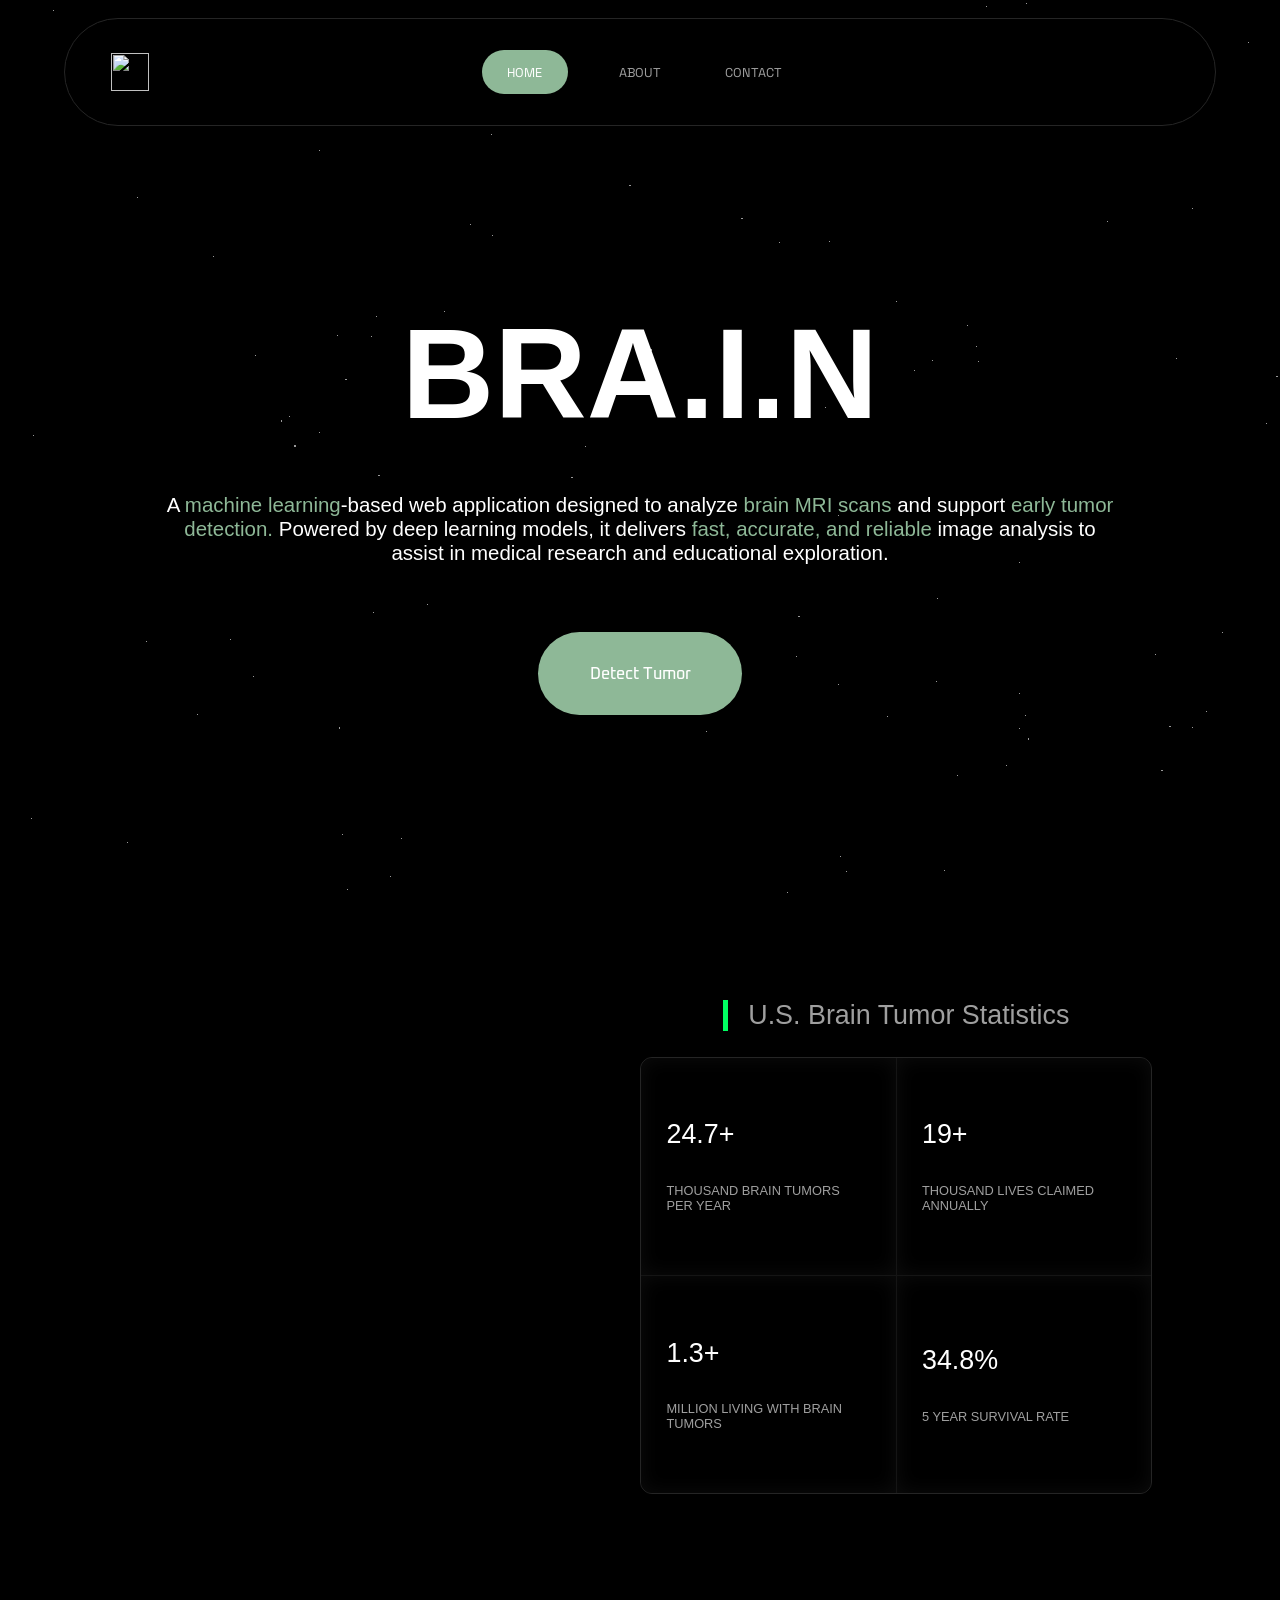
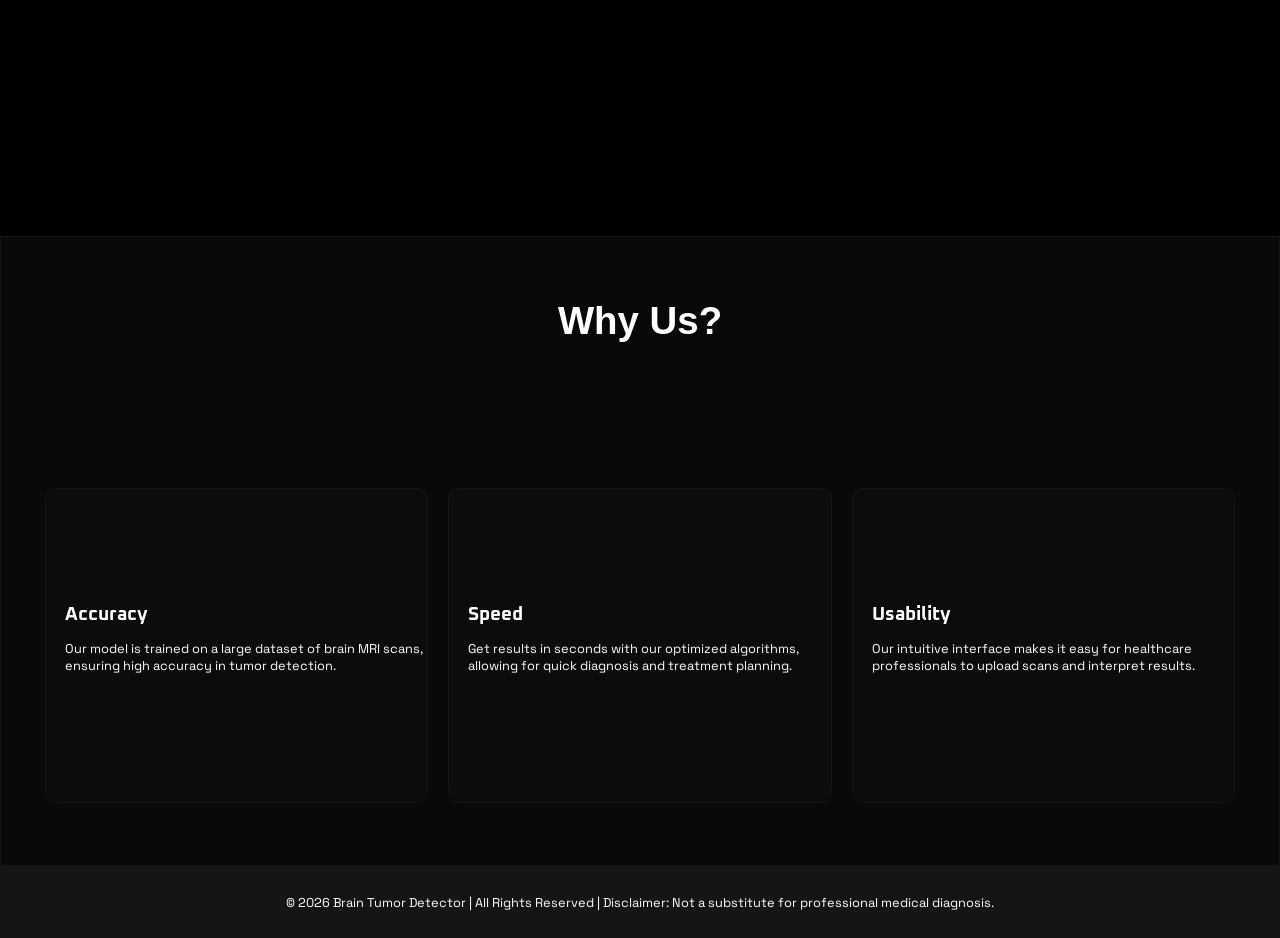
==== index.html @ f1b8dbdd "Add files via upload" ====
<html>
<head>
    <title>BRA.I.N - Detecting brain tumors with precision, powered by AI</title>
    <meta name="description" content="Free Brain Tumor Detector">
    <meta name="author" content="Nathan Tuan">

    <meta charset="UTF-8">
    <meta name="viewport" content="width=device-width, initial-scale=1.0">
    <link rel="stylesheet" href="navstyles.css">
    <link rel="stylesheet" href="bodystyles.css">
    <link rel="stylesheet" href="scrollbarstyles.css">

    <!--Google Fonts-->
    <link rel="preconnect" href="https://fonts.gstatic.com" crossorigin>
    <link href="https://fonts.googleapis.com/css2?family=IBM+Plex+Sans:ital,wght@0,100..700;1,100..700&display=swap" rel="stylesheet">
    
    <link rel="preconnect" href="https://fonts.googleapis.com">
    <link rel="preconnect" href="https://fonts.gstatic.com" crossorigin>
    <link href="https://fonts.googleapis.com/css2?family=IBM+Plex+Sans:ital,wght@0,100..700;1,100..700&family=Space+Grotesk:wght@300..700&display=swap" rel="stylesheet">
    
    <link rel="preconnect" href="https://fonts.googleapis.com">
    <link rel="preconnect" href="https://fonts.gstatic.com" crossorigin>
    <link href="https://fonts.googleapis.com/css2?family=IBM+Plex+Sans:ital,wght@0,100..700;1,100..700&family=Oxanium:wght@200..800&family=Space+Grotesk:wght@300..700&display=swap" rel="stylesheet">
    <!--favicon-->
    <link rel="icon" href="Favicon.png">
</head>

<body>
    <div class="sliders">
        <div class="left-slider"></div>
        <div class="right-slider"></div>
    </div>
    <nav class="navbar">
        <ul>
            <li class="logo-container">
                <img src="Favicon.png" class="logo">
                <!--<p>brA.I.nTD</p>-->
            </li>
            <li><a href="index.html" class="home-button">HOME</a></li>
            <li><a href="about.html">ABOUT</a></li>
            <li><a href="contact.html">CONTACT</a></li>
        </ul>
    </nav>
    <div class="star-layer"></div>
    <div class="main-content">
        <div class="possible-line">
            <h1>BRA.I.N</h1>
            <!--<h2>Detecting brain tumors with precision, powered by AI</h2>-->
            <p>A <span style="color:var(--accent-color);">machine learning</span>-based web application designed to analyze 
                <span style="color:var(--accent-color);">brain MRI scans</span> and support 
                <span style="color:var(--accent-color);">early tumor detection.</span> Powered by deep learning models, it delivers 
                <span style="color:var(--accent-color);">fast, accurate, and reliable</span> image analysis to assist in medical research and educational exploration.
            </p>
            <button class="detect-button">Detect Tumor</button>
        </div>
        <div class="sub-content">
            <video class="looped-video" autoplay loop muted>
                <source src="BrainMRILooped-1.mp4" type="video/mp4">
            </video>
            <div class="statistics">
                <div class="title-container">
                    <div class="bar-thingy"></div>
                    <h1>U.S. Brain Tumor Statistics</h1>
                </div>
                <div class="grid-container">
                    <div>
                        <h1>24.7+</h1>
                        <p>THOUSAND BRAIN TUMORS PER YEAR</p>
                    </div>
                    <div>
                        <h1>19+</h1>
                        <p>THOUSAND LIVES CLAIMED ANNUALLY</p>
                    </div>
                    <div>
                        <h1>1.3+</h1>
                        <p>MILLION LIVING WITH BRAIN TUMORS</p>
                    </div>
                    <div>
                        <h1>34.8%</h1>
                        <p>5 YEAR SURVIVAL RATE</p>
                    </div>
                </div>
            </div>
        </div>
    </div>

    <div class="card-container">
        <h1>Why Us?</h1>
        <div class="card">
            <!-- <img src="Meningioma.png" alt="Accuracy Icon" class="card-icon"> -->
            <div class="card-text">
                <h1>Accuracy</h1>
                <p>Our model is trained on a large dataset of brain MRI scans, ensuring high accuracy in tumor detection.</p>
            </div>
        </div>
        <div class="card">
            <!-- <img src="Speed.png" alt="Accuracy Icon" class="card-icon"> -->
            <div class="card-text">
                <h1>Speed</h1>
                <p>Get results in seconds with our optimized algorithms, allowing for quick diagnosis and treatment planning.</p>
            </div>
            
        </div>
        <div class="card">
            <!-- <img src="Usability.png" alt="Accuracy Icon" class="card-icon"> -->
             <div class="card-text">
                <h1>Usability</h1>
                <p>Our intuitive interface makes it easy for healthcare professionals to upload scans and interpret results.</p>
             </div>
        </div>
    </div>

    <footer>
        <p>&copy; 2026 Brain Tumor Detector | All Rights Reserved | Disclaimer: Not a substitute for professional medical diagnosis.</p>
    </footer>


    <script>
        // star-background generation
        const starCount = 100;
        const starLayer = document.querySelector(".star-layer");

        for (let i = 0; i < starCount; i++) {
            const star = document.createElement("div");
            star.classList.add("star");

            star.style.left = Math.random() * 100 + "vw";
            star.style.top = Math.random() * 100 + "vh";

            // random size for depth
            const size = Math.random() + 0.5;
            star.style.width = size + "px";
            star.style.height = size + "px";

            // random twinkle delay so they don't sync
            star.style.animationDelay = Math.random() * 3 + "s";

            starLayer.appendChild(star);
        }


        // removing starter sliders
        window.addEventListener("load", () => {
            const sliders = document.getElementById("sliders");

            setTimeout(() => {
                sliders.remove();
                document.body.style.overflow = "auto";
            }, 1100);
         });

         // cards animation
        const cards = document.querySelectorAll(".card");

        const cardObserver = new IntersectionObserver((entries) => {
            entries.forEach(entry => 
            {
                if (entry.isIntersecting) 
                {
                    entry.target.classList.add("show");
                }
                else {
                    entry.target.classList.remove("show");
                }
            });
        });

        cards.forEach(card => {cardObserver.observe(card)});
    </script>
</body>
</html>
---- navstyles.css ----
:root {
  --soft-color: rgb(159, 159, 159);
  --accent-color: /*rgb(159, 72, 184);*/#8EB897;
  --deep-accent-color: #5B7553;
  --soft-border-color: #151515;
  --medium-border-color: #252525;
}

* {
    box-sizing: border-box;
}

html{
    scroll-behavior: smooth;
    overflow-x:hidden;
}

body{
    margin: 0;
    padding: 0;
    display:flex;
    flex-direction:column;
    align-items: center;
    font-family: "Space Grotesk", sans-serif;
    background-color: #000000;
    overflow-x: hidden;
}

.star {
    position: fixed;
    width: 1px;
    height: 1px;
    background: white;
    opacity: 0.6;
    animation: twinkle 3s infinite;
    z-index: -1;

}

@keyframes twinkle {
    0%, 100% { opacity: 0.3; }
    50% { opacity: 1; }
}



.navbar{
    width: 90%;
    height: 12vh;
    background-color: #000000;
    overflow: hidden;

    display: flex;
    flex-direction: column;
    justify-content:center;
    align-items: center;
    border-radius: 999px;
    border-style: solid;
    border-width: 1px;
    border-color: var(--medium-border-color);
    position: relative;
    z-index:1;
    margin:none;
    margin-top: 2vh;

    animation: expand 1.2s ease-out;
    animation-fill-mode: backwards;
    animation-delay:0.3s;
}


@keyframes expand {
    from {
        opacity: 0;
        transform: scaleX(0.1);
    }

    to {
        opacity: 1;
        transform: scaleX(1);
    }
}

.navbar ul {
    list-style-type: none;
    width:100%;
    margin: 0;
    padding: 0 20px;
    display: flex;
    flex-direction: row;
    align-items: center;
    /*background-color: #cb7777;*/
    gap: clamp(5px, 1vw, 60px);
}


.logo-container {
    display: flex;
    align-items: center;
    gap: clamp(5px, 1vw, 10px);
}

.navbar ul li img {
    width: clamp(10px, 3vw, 40px);
    height:auto;
    margin-left:2vw;
    margin-right: 25vw;
}

.navbar ul li p{
    color:white;
    font-size: clamp(10px, 1.25vw, 20px);
    padding-right: 20vw;
    font-weight: 600;
}


.navbar ul li a {
    color: var(--soft-color);
    text-decoration: none;
    font-size: clamp(5px, 1vw, 20px);
    position: relative;
    display: flex;
    overflow:hidden;
    background: rgb(0, 0, 0);
    transition: background 0.3s ease;
    padding:1.5vh 2vw;
    border-radius: 999px;
    z-index:1
}

.navbar ul li a:hover {
    /*background:white;
    scale:1.1;*/
    color: black;
}

.navbar ul li a.home-button {
    background: var(--accent-color);
    color: white;
    margin-right: 1vw;
    opacity:1;
}

.navbar ul li a.home-button:hover {
    color: black;
    /* scale:1.1;*/
}

.navbar ul li a::before {
    content: "";
    position: absolute;
    inset: 0;
    top: 0;
    left: 0;


    transform: scaleX(0);
    height: 100%;

    background: rgb(255, 255, 255);
    transition: transform 0.4s ease;
    border-radius:999px;
    z-index: -1;
    transform-origin: center;
}

.navbar ul li a:hover::before {
    transform: scaleX(1);
}


.star-layer {
    position: fixed;
    inset: 0;
    z-index: 0;
    pointer-events: none;
}



.sliders {
    position: fixed;
    width: 100%;
    height: 100%;
    display: flex;
    z-index: 10;
    pointer-events:none;
    inset:0;
}



/* both panels */
.sliders .left-slider,
.sliders .right-slider {
    width: 50%;
    height: 100%;
    background: #570c63;
    opacity: 0.6;
    animation-duration: 1s;
    animation-timing-function: ease-out;
    animation-fill-mode: forwards;
    border-style: solid;
    border-width: 2px;
    border-color: #a3328a;
}

/* directions */
.sliders .left-slider {
    animation-name: slideLeft;
}

.sliders .right-slider {
    animation-name: slideRight;
}

/* animations */
@keyframes slideLeft {
    from { transform: translateX(0); }
    to   { transform: translateX(-110%); }
}

@keyframes slideRight {
    from { transform: translateX(0); }
    to   { transform: translateX(110%); }
}



@keyframes zoomIn {

    0% { background-size: 150%; }
    100% { background-size: 100%; }
}
---- bodystyles.css ----
.main-content{
    margin:0;
    padding:0;
    display:flex;
    flex-direction: column;
    align-items: center;
    background-color:#000000;
    height:170vh;
    width:100%;
    overflow:hidden;

   
}


.possible-line{
    /*
    position:absolute;
    top:40vh;
    */
    margin-top:10vh;
    padding:0;
    width:75%;
    height:40%;
    background-color:transparent;
    z-index: 1;
    display:flex;
    flex-direction:column;
    align-items:center;
    justify-content: center;
    text-align:center;
    font-family: "Times-New-Roman", sans-serif;
    gap:8%;
    
    animation: expand 1.2s ease-out;
    animation-fill-mode: backwards;
    animation-delay:0.3s;
}

@keyframes expand {
    from {
        opacity: 0;
        transform: scale(0.1);
    }

    to {
        opacity: 1;
        transform: scale(1);
    }
}

.possible-line h1{
    animation: pulseGlow 2s infinite 1.2s;
    font-size: clamp(20px, 10vw, 200px);
    color: white;
    margin:0;
    
}

.possible-line h2{
    font-size: clamp(16px, 2vw, 32px);
    color:#ffffff;
    margin-top:0;
}

.possible-line p{
    font-size: clamp(5px, 1.6vw, 50px);
    /*color: rgb(159, 159, 159);*/
    color:white;
    margin-top: 0vh;
}

@keyframes pulseGlow {
    0%, 100% {
        text-shadow: 0 0 10px rgba(255,255,255,0.2);
    }

    50% {
        text-shadow: 0 0 25px rgba(255,255,255,0.6);
    }
}

.detect-button {
    padding: 3.5vh 4vw;
    color:white;
    background-color: var(--accent-color);
    border:none;

    cursor: pointer;
    font-size: clamp(8px, 1.3vw, 16px);
    font-weight: 500;
    font-family: "Oxanium", sans-serif;
    z-index: 1;
    

    display: flex;
    justify-content: center;
    align-items: center;
    position:relative;

    animation: loadIn 1.2s ease-out;
    animation-delay: 0.6s;
    animation-fill-mode: backwards;
    border-radius:999px;
}




.detect-button::before {
    content: "";
    position: absolute;
    inset: 0;
    top: 0;
    left: 0;


    transform: scaleX(0);
    height: 100%;

    background: rgb(255, 255, 255);
    transition: transform 0.4s ease;
    border-radius:999px;
    z-index: -1;
    transform-origin: center;
}

.detect-button:hover::before {
    transform: scaleX(1);
}

.detect-button:hover {
    color: rgb(0, 0, 0);
}



@keyframes loadIn {
    from {
        opacity: 0;
        transform: translateY(30vh);
    }

    to {
        opacity: 1;
        transform: translateY(0);
    }
}

.sub-content{
    width:100%;
    height: 50%;
    margin-top:10%;
    display:flex;
    flex-direction:row;
    align-items:center;
    background-color: transparent;
}

.looped-video {
    padding:0;
    width:clamp(1px,20%, 500px);
    height: auto;
    z-index:0;
    background-color: rgb(0, 0, 0);
    margin-left:20%;
    /*
    position:absolute;
    top: 30vh;
   
    margin: 8vh auto;
    filter: blur(3px);
    */
}

.statistics{
    padding:0;
    width:40%;
    height: 80%;
    z-index:0;
    background-color: transparent;
    margin-left:10%;
    display:flex;
    flex-direction: column;
    align-items:center;
}

.title-container{
    display:flex;
    flex-direction:row;
    align-items:center;
    justify-content:center;
    margin-bottom:5%;
    width:100%;
    gap:4%;
}

.title-container .bar-thingy{
    width:1%;
    height:100%;
    background-color: rgb(0, 255, 98);
}

.title-container h1{
    font-size: clamp(5px, 2.4vw, 70px);
    font-weight:600;
    color: var(--soft-color);
    font-family: "Times-New-Roman", sans-serif;
    padding:0;
    letter-spacing: 4%;
}

.grid-container{
    width:100%;
    height:75%;
    display:grid;
    grid-template-columns: 1fr 1fr;
    grid-template-rows: 1fr 1fr;
    border-radius:12px;
    border-style: solid;
    border-width: 1px;
    border-color: var(--medium-border-color);

    overflow: hidden;   
    background: var(--soft-border-color);
    gap: 1px;  
}

.grid-container div{
    display:flex;
    flex-direction:column;
    justify-content: center;
    align-items: flex-start;
    padding-left: 10%;
    font-family: "Times-new-Roman", sans-serif;
    color:white;
    background: black;
    box-shadow: inset 0 0 20px rgba(255,255,255,0.05);
    gap: 15%;
}

.statistics div h1{
    font-size: clamp(5px, 2.1vw, 50px);
    font-weight:500;
    margin:0;
    padding:none;
}

.statistics div p{
    font-size: clamp(5px, 1vw, 50px);
    letter-spacing: 5%;
    font-weight:500;
    margin:0;
    padding:none;
    color:var(--soft-color);
    width: 80%;
}

.card-container {
    padding:0;
    margin-top:20vh;
    display: flex;
    flex-wrap: wrap;
    flex-direction: row;
    justify-content: center;
    align-items: center;
    gap: 20px;

    width:100%;
    height:70vh;
    background-color:#090909;
    z-index:1;

    border-style:solid;
    border-width: 1px;
    border-color: #151515;

}

.card-container h1{
    width:100%;
    text-align:center;
    color:white;
    font-family: "Times-New-Roman", sans-serif;
    font-size: clamp(20px, 3vw, 70px);
    margin:0;
    padding: 0;
}


.card { 
    padding:0;
    width: 30%;
    height: 35vh;
    background-color: #0c0c0c;
    border-radius: 12px;
    border-style:solid;
    border-width: 1px;
    border-color: var(--soft-border-color);
    display: flex;
    flex-direction: column;
    align-items: center;
    justify-content: center;
    overflow: hidden;
    z-index: 0;
    position:relative;

    transform: translateX(25vw);
    opacity:0;
    transition: 1s;
}

.card.show {
    opacity: 1;
    transform: translateX(0);
}

.card::before {
    content: "";
    position: absolute;
    inset: 0;
    background-image: url("CardBackgroundDesignGreen.png");
    background-size: cover;
    background-position: center;
    opacity: 0.9;
    z-index: -1;
}


.card img{
    margin-top: 5vh;
    width: 60%;
    height: auto;
    border-radius: 12px;

}

.card .card-text{
    background-color:transparent;
    border-radius: 12px;
    display: flex;
    flex-direction: column;
    align-items: stretch;
    width: 100%;
    height:80%;
    border-style: solid;
    border-width: 0px;
    border-color: #212121;
    justify-content:center;
}

.card h1{
    color:white;
    font-size: clamp(8px, 1.5vw, 24px);
    padding:none;
    margin:none;
    font-family: "Oxanium", sans-serif;
    text-align:left;
    width:100%;
    padding-left:5%;
}

.card p{
    color:white;
    font-size: clamp(6px, 1vw, 20px);
    width: 100%;
    padding:none;
    margin:none;
    text-align:left;
    padding-left:5%;
}


footer {
  background-color: #151515;
  color: white;
  text-align: center;
  margin:0;
  padding:0;
  height:8vh;
  width: 100%;
  display: flex;
  justify-content: center;
  align-items: center;
}

footer p{
    font-family: "space grotesk", sans-serif;
    font-size: clamp(5px, 1vw, 20px);
}
---- scrollbarstyles.css ----
::-webkit-scrollbar {
    width: 5px;
}

::-webkit-scrollbar-track {
    background: #111;
}

::-webkit-scrollbar-thumb {
    background: rgb(159, 72, 184);
    border-radius: 10px;

     box-shadow:
        0 0 5px rgb(218, 99, 250),
        0 0 10px rgb(218, 99, 250),
        0 0 25px rgb(218, 99, 250);
    border: 2px solid #050505;
}

::-webkit-scrollbar-thumb:hover {
    background: #ffffff;
    box-shadow:
        0 0 5px #ffffff,
        0 0 10px #ffffff,
        0 0 25px #ffffff;
}
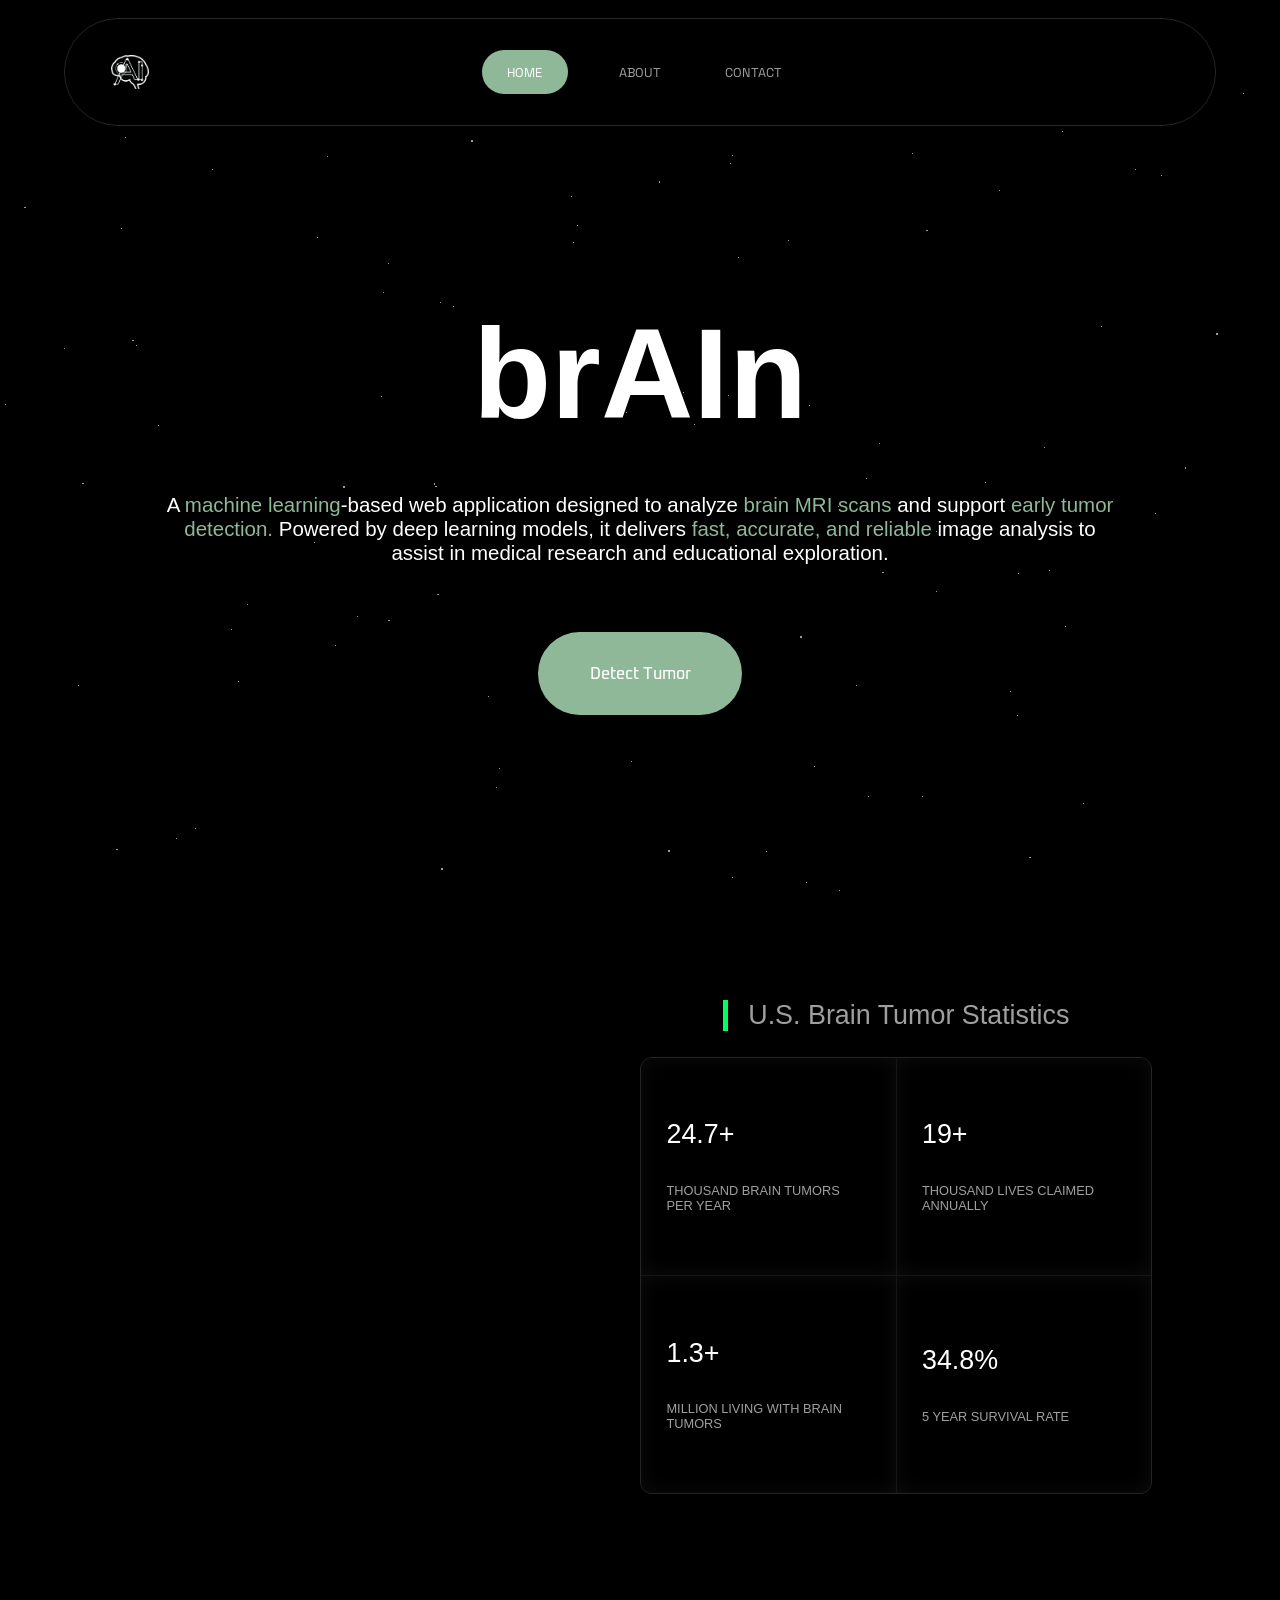
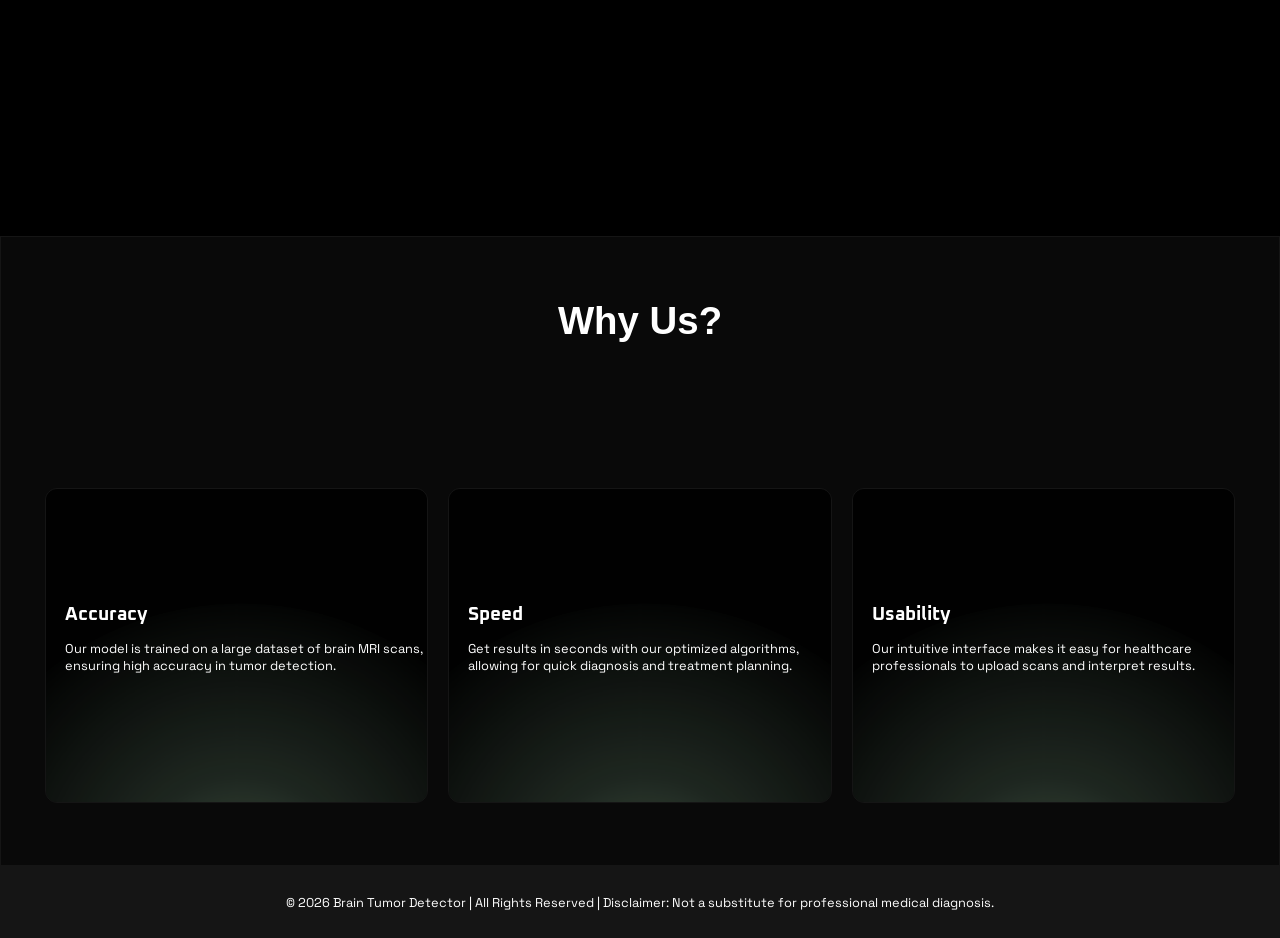
==== commit f17011e2: "updating repo" ====
--- a/index.html
+++ b/index.html
@@ -1,171 +1,173 @@
-<html>
-<head>
-    <title>BRA.I.N - Detecting brain tumors with precision, powered by AI</title>
-    <meta name="description" content="Free Brain Tumor Detector">
-    <meta name="author" content="Nathan Tuan">
-
-    <meta charset="UTF-8">
-    <meta name="viewport" content="width=device-width, initial-scale=1.0">
-    <link rel="stylesheet" href="navstyles.css">
-    <link rel="stylesheet" href="bodystyles.css">
-    <link rel="stylesheet" href="scrollbarstyles.css">
-
-    <!--Google Fonts-->
-    <link rel="preconnect" href="https://fonts.gstatic.com" crossorigin>
-    <link href="https://fonts.googleapis.com/css2?family=IBM+Plex+Sans:ital,wght@0,100..700;1,100..700&display=swap" rel="stylesheet">
-    
-    <link rel="preconnect" href="https://fonts.googleapis.com">
-    <link rel="preconnect" href="https://fonts.gstatic.com" crossorigin>
-    <link href="https://fonts.googleapis.com/css2?family=IBM+Plex+Sans:ital,wght@0,100..700;1,100..700&family=Space+Grotesk:wght@300..700&display=swap" rel="stylesheet">
-    
-    <link rel="preconnect" href="https://fonts.googleapis.com">
-    <link rel="preconnect" href="https://fonts.gstatic.com" crossorigin>
-    <link href="https://fonts.googleapis.com/css2?family=IBM+Plex+Sans:ital,wght@0,100..700;1,100..700&family=Oxanium:wght@200..800&family=Space+Grotesk:wght@300..700&display=swap" rel="stylesheet">
-    <!--favicon-->
-    <link rel="icon" href="Favicon.png">
-</head>
-
-<body>
-    <div class="sliders">
-        <div class="left-slider"></div>
-        <div class="right-slider"></div>
-    </div>
-    <nav class="navbar">
-        <ul>
-            <li class="logo-container">
-                <img src="Favicon.png" class="logo">
-                <!--<p>brA.I.nTD</p>-->
-            </li>
-            <li><a href="index.html" class="home-button">HOME</a></li>
-            <li><a href="about.html">ABOUT</a></li>
-            <li><a href="contact.html">CONTACT</a></li>
-        </ul>
-    </nav>
-    <div class="star-layer"></div>
-    <div class="main-content">
-        <div class="possible-line">
-            <h1>BRA.I.N</h1>
-            <!--<h2>Detecting brain tumors with precision, powered by AI</h2>-->
-            <p>A <span style="color:var(--accent-color);">machine learning</span>-based web application designed to analyze 
-                <span style="color:var(--accent-color);">brain MRI scans</span> and support 
-                <span style="color:var(--accent-color);">early tumor detection.</span> Powered by deep learning models, it delivers 
-                <span style="color:var(--accent-color);">fast, accurate, and reliable</span> image analysis to assist in medical research and educational exploration.
-            </p>
-            <button class="detect-button">Detect Tumor</button>
-        </div>
-        <div class="sub-content">
-            <video class="looped-video" autoplay loop muted>
-                <source src="BrainMRILooped-1.mp4" type="video/mp4">
-            </video>
-            <div class="statistics">
-                <div class="title-container">
-                    <div class="bar-thingy"></div>
-                    <h1>U.S. Brain Tumor Statistics</h1>
-                </div>
-                <div class="grid-container">
-                    <div>
-                        <h1>24.7+</h1>
-                        <p>THOUSAND BRAIN TUMORS PER YEAR</p>
-                    </div>
-                    <div>
-                        <h1>19+</h1>
-                        <p>THOUSAND LIVES CLAIMED ANNUALLY</p>
-                    </div>
-                    <div>
-                        <h1>1.3+</h1>
-                        <p>MILLION LIVING WITH BRAIN TUMORS</p>
-                    </div>
-                    <div>
-                        <h1>34.8%</h1>
-                        <p>5 YEAR SURVIVAL RATE</p>
-                    </div>
-                </div>
-            </div>
-        </div>
-    </div>
-
-    <div class="card-container">
-        <h1>Why Us?</h1>
-        <div class="card">
-            <!-- <img src="Meningioma.png" alt="Accuracy Icon" class="card-icon"> -->
-            <div class="card-text">
-                <h1>Accuracy</h1>
-                <p>Our model is trained on a large dataset of brain MRI scans, ensuring high accuracy in tumor detection.</p>
-            </div>
-        </div>
-        <div class="card">
-            <!-- <img src="Speed.png" alt="Accuracy Icon" class="card-icon"> -->
-            <div class="card-text">
-                <h1>Speed</h1>
-                <p>Get results in seconds with our optimized algorithms, allowing for quick diagnosis and treatment planning.</p>
-            </div>
-            
-        </div>
-        <div class="card">
-            <!-- <img src="Usability.png" alt="Accuracy Icon" class="card-icon"> -->
-             <div class="card-text">
-                <h1>Usability</h1>
-                <p>Our intuitive interface makes it easy for healthcare professionals to upload scans and interpret results.</p>
-             </div>
-        </div>
-    </div>
-
-    <footer>
-        <p>&copy; 2026 Brain Tumor Detector | All Rights Reserved | Disclaimer: Not a substitute for professional medical diagnosis.</p>
-    </footer>
-
-
-    <script>
-        // star-background generation
-        const starCount = 100;
-        const starLayer = document.querySelector(".star-layer");
-
-        for (let i = 0; i < starCount; i++) {
-            const star = document.createElement("div");
-            star.classList.add("star");
-
-            star.style.left = Math.random() * 100 + "vw";
-            star.style.top = Math.random() * 100 + "vh";
-
-            // random size for depth
-            const size = Math.random() + 0.5;
-            star.style.width = size + "px";
-            star.style.height = size + "px";
-
-            // random twinkle delay so they don't sync
-            star.style.animationDelay = Math.random() * 3 + "s";
-
-            starLayer.appendChild(star);
-        }
-
-
-        // removing starter sliders
-        window.addEventListener("load", () => {
-            const sliders = document.getElementById("sliders");
-
-            setTimeout(() => {
-                sliders.remove();
-                document.body.style.overflow = "auto";
-            }, 1100);
-         });
-
-         // cards animation
-        const cards = document.querySelectorAll(".card");
-
-        const cardObserver = new IntersectionObserver((entries) => {
-            entries.forEach(entry => 
-            {
-                if (entry.isIntersecting) 
-                {
-                    entry.target.classList.add("show");
-                }
-                else {
-                    entry.target.classList.remove("show");
-                }
-            });
-        });
-
-        cards.forEach(card => {cardObserver.observe(card)});
-    </script>
-</body>
+
+<!DOCTYPE html>
+<html>
+<head>
+    <title>brAIn - Detecting brain tumors with precision, powered by A.I.</title>
+    <meta name="description" content="Free Brain Tumor Detector">
+    <meta name="author" content="Nathan Tuan">
+
+    <meta charset="UTF-8">
+    <meta name="viewport" content="width=device-width, initial-scale=1.0">
+    <link rel="stylesheet" href="navstyles.css">
+    <link rel="stylesheet" href="bodystyles.css">
+    <link rel="stylesheet" href="scrollbarstyles.css">
+
+    <!--Google Fonts-->
+    <link rel="preconnect" href="https://fonts.gstatic.com" crossorigin>
+    <link href="https://fonts.googleapis.com/css2?family=IBM+Plex+Sans:ital,wght@0,100..700;1,100..700&display=swap" rel="stylesheet">
+    
+    <link rel="preconnect" href="https://fonts.googleapis.com">
+    <link rel="preconnect" href="https://fonts.gstatic.com" crossorigin>
+    <link href="https://fonts.googleapis.com/css2?family=IBM+Plex+Sans:ital,wght@0,100..700;1,100..700&family=Space+Grotesk:wght@300..700&display=swap" rel="stylesheet">
+    
+    <link rel="preconnect" href="https://fonts.googleapis.com">
+    <link rel="preconnect" href="https://fonts.gstatic.com" crossorigin>
+    <link href="https://fonts.googleapis.com/css2?family=IBM+Plex+Sans:ital,wght@0,100..700;1,100..700&family=Oxanium:wght@200..800&family=Space+Grotesk:wght@300..700&display=swap" rel="stylesheet">
+    <!--favicon-->
+    <link rel="icon" href="Favicon.png">
+</head>
+
+<body>
+    <div class="sliders">
+        <div class="left-slider"></div>
+        <div class="right-slider"></div>
+    </div>
+    <nav class="navbar">
+        <ul>
+            <li class="logo-container">
+                <img src="Favicon.png" class="logo">
+                <!--<p>brA.I.nTD</p>-->
+            </li>
+            <li><a href="index.html" class="home-button">HOME</a></li>
+            <li><a href="about.html">ABOUT</a></li>
+            <li><a href="contact.html">CONTACT</a></li>
+        </ul>
+    </nav>
+    <div class="star-layer"></div>
+    <div class="main-content">
+        <div class="possible-line">
+            <h1>brAIn</h1>
+            <!--<h2>Detecting brain tumors with precision, powered by AI</h2>-->
+            <p>A <span style="color:var(--accent-color);">machine learning</span>-based web application designed to analyze 
+                <span style="color:var(--accent-color);">brain MRI scans</span> and support 
+                <span style="color:var(--accent-color);">early tumor detection.</span> Powered by deep learning models, it delivers 
+                <span style="color:var(--accent-color);">fast, accurate, and reliable</span> image analysis to assist in medical research and educational exploration.
+            </p>
+            <button class="detect-button">Detect Tumor</button>
+        </div>
+        <div class="sub-content">
+            <video class="looped-video" autoplay loop muted>
+                <source src="BrainMRILooped-2.mp4" type="video/mp4">
+            </video>
+            <div class="statistics">
+                <div class="title-container">
+                    <div class="bar-thingy"></div>
+                    <h1>U.S. Brain Tumor Statistics</h1>
+                </div>
+                <div class="grid-container">
+                    <div>
+                        <h1>24.7+</h1>
+                        <p>THOUSAND BRAIN TUMORS PER YEAR</p>
+                    </div>
+                    <div>
+                        <h1>19+</h1>
+                        <p>THOUSAND LIVES CLAIMED ANNUALLY</p>
+                    </div>
+                    <div>
+                        <h1>1.3+</h1>
+                        <p>MILLION LIVING WITH BRAIN TUMORS</p>
+                    </div>
+                    <div>
+                        <h1>34.8%</h1>
+                        <p>5 YEAR SURVIVAL RATE</p>
+                    </div>
+                </div>
+            </div>
+        </div>
+    </div>
+
+    <div class="card-container">
+        <h1>Why Us?</h1>
+        <div class="card">
+            <!-- <img src="Meningioma.png" alt="Accuracy Icon" class="card-icon"> -->
+            <div class="card-text">
+                <h1>Accuracy</h1>
+                <p>Our model is trained on a large dataset of brain MRI scans, ensuring high accuracy in tumor detection.</p>
+            </div>
+        </div>
+        <div class="card">
+            <!-- <img src="Speed.png" alt="Accuracy Icon" class="card-icon"> -->
+            <div class="card-text">
+                <h1>Speed</h1>
+                <p>Get results in seconds with our optimized algorithms, allowing for quick diagnosis and treatment planning.</p>
+            </div>
+            
+        </div>
+        <div class="card">
+            <!-- <img src="Usability.png" alt="Accuracy Icon" class="card-icon"> -->
+             <div class="card-text">
+                <h1>Usability</h1>
+                <p>Our intuitive interface makes it easy for healthcare professionals to upload scans and interpret results.</p>
+             </div>
+        </div>
+    </div>
+
+    <footer>
+        <p>&copy; 2026 Brain Tumor Detector | All Rights Reserved | Disclaimer: Not a substitute for professional medical diagnosis.</p>
+    </footer>
+
+
+    <script>
+        // star-background generation
+        const starCount = 100;
+        const starLayer = document.querySelector(".star-layer");
+
+        for (let i = 0; i < starCount; i++) {
+            const star = document.createElement("div");
+            star.classList.add("star");
+
+            star.style.left = Math.random() * 100 + "vw";
+            star.style.top = Math.random() * 100 + "vh";
+
+            // random size for depth
+            const size = Math.random() + 0.5;
+            star.style.width = size + "px";
+            star.style.height = size + "px";
+
+            // random twinkle delay so they don't sync
+            star.style.animationDelay = Math.random() * 3 + "s";
+
+            starLayer.appendChild(star);
+        }
+
+
+        // removing starter sliders
+        window.addEventListener("load", () => {
+            const sliders = document.getElementById("sliders");
+
+            setTimeout(() => {
+                sliders.remove();
+                document.body.style.overflow = "auto";
+            }, 1100);
+         });
+
+         // cards animation
+        const cards = document.querySelectorAll(".card");
+
+        const cardObserver = new IntersectionObserver((entries) => {
+            entries.forEach(entry => 
+            {
+                if (entry.isIntersecting) 
+                {
+                    entry.target.classList.add("show");
+                }
+                else {
+                    entry.target.classList.remove("show");
+                }
+            });
+        });
+
+        cards.forEach(card => {cardObserver.observe(card)});
+    </script>
+</body>
 </html>
--- a/navstyles.css
+++ b/navstyles.css
@@ -1,235 +1,235 @@
-:root {
-  --soft-color: rgb(159, 159, 159);
-  --accent-color: /*rgb(159, 72, 184);*/#8EB897;
-  --deep-accent-color: #5B7553;
-  --soft-border-color: #151515;
-  --medium-border-color: #252525;
-}
-
-* {
-    box-sizing: border-box;
-}
-
-html{
-    scroll-behavior: smooth;
-    overflow-x:hidden;
-}
-
-body{
-    margin: 0;
-    padding: 0;
-    display:flex;
-    flex-direction:column;
-    align-items: center;
-    font-family: "Space Grotesk", sans-serif;
-    background-color: #000000;
-    overflow-x: hidden;
-}
-
-.star {
-    position: fixed;
-    width: 1px;
-    height: 1px;
-    background: white;
-    opacity: 0.6;
-    animation: twinkle 3s infinite;
-    z-index: -1;
-
-}
-
-@keyframes twinkle {
-    0%, 100% { opacity: 0.3; }
-    50% { opacity: 1; }
-}
-
-
-
-.navbar{
-    width: 90%;
-    height: 12vh;
-    background-color: #000000;
-    overflow: hidden;
-
-    display: flex;
-    flex-direction: column;
-    justify-content:center;
-    align-items: center;
-    border-radius: 999px;
-    border-style: solid;
-    border-width: 1px;
-    border-color: var(--medium-border-color);
-    position: relative;
-    z-index:1;
-    margin:none;
-    margin-top: 2vh;
-
-    animation: expand 1.2s ease-out;
-    animation-fill-mode: backwards;
-    animation-delay:0.3s;
-}
-
-
-@keyframes expand {
-    from {
-        opacity: 0;
-        transform: scaleX(0.1);
-    }
-
-    to {
-        opacity: 1;
-        transform: scaleX(1);
-    }
-}
-
-.navbar ul {
-    list-style-type: none;
-    width:100%;
-    margin: 0;
-    padding: 0 20px;
-    display: flex;
-    flex-direction: row;
-    align-items: center;
-    /*background-color: #cb7777;*/
-    gap: clamp(5px, 1vw, 60px);
-}
-
-
-.logo-container {
-    display: flex;
-    align-items: center;
-    gap: clamp(5px, 1vw, 10px);
-}
-
-.navbar ul li img {
-    width: clamp(10px, 3vw, 40px);
-    height:auto;
-    margin-left:2vw;
-    margin-right: 25vw;
-}
-
-.navbar ul li p{
-    color:white;
-    font-size: clamp(10px, 1.25vw, 20px);
-    padding-right: 20vw;
-    font-weight: 600;
-}
-
-
-.navbar ul li a {
-    color: var(--soft-color);
-    text-decoration: none;
-    font-size: clamp(5px, 1vw, 20px);
-    position: relative;
-    display: flex;
-    overflow:hidden;
-    background: rgb(0, 0, 0);
-    transition: background 0.3s ease;
-    padding:1.5vh 2vw;
-    border-radius: 999px;
-    z-index:1
-}
-
-.navbar ul li a:hover {
-    /*background:white;
-    scale:1.1;*/
-    color: black;
-}
-
-.navbar ul li a.home-button {
-    background: var(--accent-color);
-    color: white;
-    margin-right: 1vw;
-    opacity:1;
-}
-
-.navbar ul li a.home-button:hover {
-    color: black;
-    /* scale:1.1;*/
-}
-
-.navbar ul li a::before {
-    content: "";
-    position: absolute;
-    inset: 0;
-    top: 0;
-    left: 0;
-
-
-    transform: scaleX(0);
-    height: 100%;
-
-    background: rgb(255, 255, 255);
-    transition: transform 0.4s ease;
-    border-radius:999px;
-    z-index: -1;
-    transform-origin: center;
-}
-
-.navbar ul li a:hover::before {
-    transform: scaleX(1);
-}
-
-
-.star-layer {
-    position: fixed;
-    inset: 0;
-    z-index: 0;
-    pointer-events: none;
-}
-
-
-
-.sliders {
-    position: fixed;
-    width: 100%;
-    height: 100%;
-    display: flex;
-    z-index: 10;
-    pointer-events:none;
-    inset:0;
-}
-
-
-
-/* both panels */
-.sliders .left-slider,
-.sliders .right-slider {
-    width: 50%;
-    height: 100%;
-    background: #570c63;
-    opacity: 0.6;
-    animation-duration: 1s;
-    animation-timing-function: ease-out;
-    animation-fill-mode: forwards;
-    border-style: solid;
-    border-width: 2px;
-    border-color: #a3328a;
-}
-
-/* directions */
-.sliders .left-slider {
-    animation-name: slideLeft;
-}
-
-.sliders .right-slider {
-    animation-name: slideRight;
-}
-
-/* animations */
-@keyframes slideLeft {
-    from { transform: translateX(0); }
-    to   { transform: translateX(-110%); }
-}
-
-@keyframes slideRight {
-    from { transform: translateX(0); }
-    to   { transform: translateX(110%); }
-}
-
-
-
-@keyframes zoomIn {
-
-    0% { background-size: 150%; }
-    100% { background-size: 100%; }
+:root {
+  --soft-color: rgb(159, 159, 159);
+  --accent-color: /*rgb(159, 72, 184);*/#8EB897;
+  --deep-accent-color: #5B7553;
+  --soft-border-color: #151515;
+  --medium-border-color: #252525;
+}
+
+* {
+    box-sizing: border-box;
+}
+
+html{
+    scroll-behavior: smooth;
+    overflow-x:hidden;
+}
+
+body{
+    margin: 0;
+    padding: 0;
+    display:flex;
+    flex-direction:column;
+    align-items: center;
+    font-family: "Space Grotesk", sans-serif;
+    background-color: #000000;
+    overflow-x: hidden;
+}
+
+.star {
+    position: fixed;
+    width: 1px;
+    height: 1px;
+    background: white;
+    opacity: 0.6;
+    animation: twinkle 3s infinite;
+    z-index: -1;
+
+}
+
+@keyframes twinkle {
+    0%, 100% { opacity: 0.3; }
+    50% { opacity: 1; }
+}
+
+
+
+.navbar{
+    width: 90%;
+    height: 12vh;
+    background-color: #000000;
+    overflow: hidden;
+
+    display: flex;
+    flex-direction: column;
+    justify-content:center;
+    align-items: center;
+    border-radius: 999px;
+    border-style: solid;
+    border-width: 1px;
+    border-color: var(--medium-border-color);
+    position: relative;
+    z-index:1;
+    margin:none;
+    margin-top: 2vh;
+
+    animation: expand 1.2s ease-out;
+    animation-fill-mode: backwards;
+    animation-delay:0.3s;
+}
+
+
+@keyframes expand {
+    from {
+        opacity: 0;
+        transform: scaleX(0.1);
+    }
+
+    to {
+        opacity: 1;
+        transform: scaleX(1);
+    }
+}
+
+.navbar ul {
+    list-style-type: none;
+    width:100%;
+    margin: 0;
+    padding: 0 20px;
+    display: flex;
+    flex-direction: row;
+    align-items: center;
+    /*background-color: #cb7777;*/
+    gap: clamp(5px, 1vw, 60px);
+}
+
+
+.logo-container {
+    display: flex;
+    align-items: center;
+    gap: clamp(5px, 1vw, 10px);
+}
+
+.navbar ul li img {
+    width: clamp(10px, 3vw, 40px);
+    height:auto;
+    margin-left:2vw;
+    margin-right: 25vw;
+}
+
+.navbar ul li p{
+    color:white;
+    font-size: clamp(10px, 1.25vw, 20px);
+    padding-right: 20vw;
+    font-weight: 600;
+}
+
+
+.navbar ul li a {
+    color: var(--soft-color);
+    text-decoration: none;
+    font-size: clamp(5px, 1vw, 20px);
+    position: relative;
+    display: flex;
+    overflow:hidden;
+    background: rgb(0, 0, 0);
+    transition: background 0.3s ease;
+    padding:1.5vh 2vw;
+    border-radius: 999px;
+    z-index:1
+}
+
+.navbar ul li a:hover {
+    /*background:white;
+    scale:1.1;*/
+    color: black;
+}
+
+.navbar ul li a.home-button {
+    background: var(--accent-color);
+    color: white;
+    margin-right: 1vw;
+    opacity:1;
+}
+
+.navbar ul li a.home-button:hover {
+    color: black;
+    /* scale:1.1;*/
+}
+
+.navbar ul li a::before {
+    content: "";
+    position: absolute;
+    inset: 0;
+    top: 0;
+    left: 0;
+
+
+    transform: scaleX(0);
+    height: 100%;
+
+    background: rgb(255, 255, 255);
+    transition: transform 0.4s ease;
+    border-radius:999px;
+    z-index: -1;
+    transform-origin: center;
+}
+
+.navbar ul li a:hover::before {
+    transform: scaleX(1);
+}
+
+
+.star-layer {
+    position: fixed;
+    inset: 0;
+    z-index: 0;
+    pointer-events: none;
+}
+
+
+
+.sliders {
+    position: fixed;
+    width: 100%;
+    height: 100%;
+    display: flex;
+    z-index: 10;
+    pointer-events:none;
+    inset:0;
+}
+
+
+
+/* both panels */
+.sliders .left-slider,
+.sliders .right-slider {
+    width: 50%;
+    height: 100%;
+    background: #222c24;
+    opacity: 0.4;
+    animation-duration: 1s;
+    animation-timing-function: ease-out;
+    animation-fill-mode: forwards;
+    border-style: solid;
+    border-width: 4px;
+    border-color: #8EB897;
+}
+
+/* directions */
+.sliders .left-slider {
+    animation-name: slideLeft;
+}
+
+.sliders .right-slider {
+    animation-name: slideRight;
+}
+
+/* animations */
+@keyframes slideLeft {
+    from { transform: translateX(0); }
+    to   { transform: translateX(-110%); }
+}
+
+@keyframes slideRight {
+    from { transform: translateX(0); }
+    to   { transform: translateX(110%); }
+}
+
+
+
+@keyframes zoomIn {
+
+    0% { background-size: 150%; }
+    100% { background-size: 100%; }
 }
--- a/bodystyles.css
+++ b/bodystyles.css
@@ -1,394 +1,394 @@
-
-
-
-
-.main-content{
-    margin:0;
-    padding:0;
-    display:flex;
-    flex-direction: column;
-    align-items: center;
-    background-color:#000000;
-    height:170vh;
-    width:100%;
-    overflow:hidden;
-
-   
-}
-
-
-.possible-line{
-    /*
-    position:absolute;
-    top:40vh;
-    */
-    margin-top:10vh;
-    padding:0;
-    width:75%;
-    height:40%;
-    background-color:transparent;
-    z-index: 1;
-    display:flex;
-    flex-direction:column;
-    align-items:center;
-    justify-content: center;
-    text-align:center;
-    font-family: "Times-New-Roman", sans-serif;
-    gap:8%;
-    
-    animation: expand 1.2s ease-out;
-    animation-fill-mode: backwards;
-    animation-delay:0.3s;
-}
-
-@keyframes expand {
-    from {
-        opacity: 0;
-        transform: scale(0.1);
-    }
-
-    to {
-        opacity: 1;
-        transform: scale(1);
-    }
-}
-
-.possible-line h1{
-    animation: pulseGlow 2s infinite 1.2s;
-    font-size: clamp(20px, 10vw, 200px);
-    color: white;
-    margin:0;
-    
-}
-
-.possible-line h2{
-    font-size: clamp(16px, 2vw, 32px);
-    color:#ffffff;
-    margin-top:0;
-}
-
-.possible-line p{
-    font-size: clamp(5px, 1.6vw, 50px);
-    /*color: rgb(159, 159, 159);*/
-    color:white;
-    margin-top: 0vh;
-}
-
-@keyframes pulseGlow {
-    0%, 100% {
-        text-shadow: 0 0 10px rgba(255,255,255,0.2);
-    }
-
-    50% {
-        text-shadow: 0 0 25px rgba(255,255,255,0.6);
-    }
-}
-
-.detect-button {
-    padding: 3.5vh 4vw;
-    color:white;
-    background-color: var(--accent-color);
-    border:none;
-
-    cursor: pointer;
-    font-size: clamp(8px, 1.3vw, 16px);
-    font-weight: 500;
-    font-family: "Oxanium", sans-serif;
-    z-index: 1;
-    
-
-    display: flex;
-    justify-content: center;
-    align-items: center;
-    position:relative;
-
-    animation: loadIn 1.2s ease-out;
-    animation-delay: 0.6s;
-    animation-fill-mode: backwards;
-    border-radius:999px;
-}
-
-
-
-
-.detect-button::before {
-    content: "";
-    position: absolute;
-    inset: 0;
-    top: 0;
-    left: 0;
-
-
-    transform: scaleX(0);
-    height: 100%;
-
-    background: rgb(255, 255, 255);
-    transition: transform 0.4s ease;
-    border-radius:999px;
-    z-index: -1;
-    transform-origin: center;
-}
-
-.detect-button:hover::before {
-    transform: scaleX(1);
-}
-
-.detect-button:hover {
-    color: rgb(0, 0, 0);
-}
-
-
-
-@keyframes loadIn {
-    from {
-        opacity: 0;
-        transform: translateY(30vh);
-    }
-
-    to {
-        opacity: 1;
-        transform: translateY(0);
-    }
-}
-
-.sub-content{
-    width:100%;
-    height: 50%;
-    margin-top:10%;
-    display:flex;
-    flex-direction:row;
-    align-items:center;
-    background-color: transparent;
-}
-
-.looped-video {
-    padding:0;
-    width:clamp(1px,20%, 500px);
-    height: auto;
-    z-index:0;
-    background-color: rgb(0, 0, 0);
-    margin-left:20%;
-    /*
-    position:absolute;
-    top: 30vh;
-   
-    margin: 8vh auto;
-    filter: blur(3px);
-    */
-}
-
-.statistics{
-    padding:0;
-    width:40%;
-    height: 80%;
-    z-index:0;
-    background-color: transparent;
-    margin-left:10%;
-    display:flex;
-    flex-direction: column;
-    align-items:center;
-}
-
-.title-container{
-    display:flex;
-    flex-direction:row;
-    align-items:center;
-    justify-content:center;
-    margin-bottom:5%;
-    width:100%;
-    gap:4%;
-}
-
-.title-container .bar-thingy{
-    width:1%;
-    height:100%;
-    background-color: rgb(0, 255, 98);
-}
-
-.title-container h1{
-    font-size: clamp(5px, 2.4vw, 70px);
-    font-weight:600;
-    color: var(--soft-color);
-    font-family: "Times-New-Roman", sans-serif;
-    padding:0;
-    letter-spacing: 4%;
-}
-
-.grid-container{
-    width:100%;
-    height:75%;
-    display:grid;
-    grid-template-columns: 1fr 1fr;
-    grid-template-rows: 1fr 1fr;
-    border-radius:12px;
-    border-style: solid;
-    border-width: 1px;
-    border-color: var(--medium-border-color);
-
-    overflow: hidden;   
-    background: var(--soft-border-color);
-    gap: 1px;  
-}
-
-.grid-container div{
-    display:flex;
-    flex-direction:column;
-    justify-content: center;
-    align-items: flex-start;
-    padding-left: 10%;
-    font-family: "Times-new-Roman", sans-serif;
-    color:white;
-    background: black;
-    box-shadow: inset 0 0 20px rgba(255,255,255,0.05);
-    gap: 15%;
-}
-
-.statistics div h1{
-    font-size: clamp(5px, 2.1vw, 50px);
-    font-weight:500;
-    margin:0;
-    padding:none;
-}
-
-.statistics div p{
-    font-size: clamp(5px, 1vw, 50px);
-    letter-spacing: 5%;
-    font-weight:500;
-    margin:0;
-    padding:none;
-    color:var(--soft-color);
-    width: 80%;
-}
-
-.card-container {
-    padding:0;
-    margin-top:20vh;
-    display: flex;
-    flex-wrap: wrap;
-    flex-direction: row;
-    justify-content: center;
-    align-items: center;
-    gap: 20px;
-
-    width:100%;
-    height:70vh;
-    background-color:#090909;
-    z-index:1;
-
-    border-style:solid;
-    border-width: 1px;
-    border-color: #151515;
-
-}
-
-.card-container h1{
-    width:100%;
-    text-align:center;
-    color:white;
-    font-family: "Times-New-Roman", sans-serif;
-    font-size: clamp(20px, 3vw, 70px);
-    margin:0;
-    padding: 0;
-}
-
-
-.card { 
-    padding:0;
-    width: 30%;
-    height: 35vh;
-    background-color: #0c0c0c;
-    border-radius: 12px;
-    border-style:solid;
-    border-width: 1px;
-    border-color: var(--soft-border-color);
-    display: flex;
-    flex-direction: column;
-    align-items: center;
-    justify-content: center;
-    overflow: hidden;
-    z-index: 0;
-    position:relative;
-
-    transform: translateX(25vw);
-    opacity:0;
-    transition: 1s;
-}
-
-.card.show {
-    opacity: 1;
-    transform: translateX(0);
-}
-
-.card::before {
-    content: "";
-    position: absolute;
-    inset: 0;
-    background-image: url("CardBackgroundDesignGreen.png");
-    background-size: cover;
-    background-position: center;
-    opacity: 0.9;
-    z-index: -1;
-}
-
-
-.card img{
-    margin-top: 5vh;
-    width: 60%;
-    height: auto;
-    border-radius: 12px;
-
-}
-
-.card .card-text{
-    background-color:transparent;
-    border-radius: 12px;
-    display: flex;
-    flex-direction: column;
-    align-items: stretch;
-    width: 100%;
-    height:80%;
-    border-style: solid;
-    border-width: 0px;
-    border-color: #212121;
-    justify-content:center;
-}
-
-.card h1{
-    color:white;
-    font-size: clamp(8px, 1.5vw, 24px);
-    padding:none;
-    margin:none;
-    font-family: "Oxanium", sans-serif;
-    text-align:left;
-    width:100%;
-    padding-left:5%;
-}
-
-.card p{
-    color:white;
-    font-size: clamp(6px, 1vw, 20px);
-    width: 100%;
-    padding:none;
-    margin:none;
-    text-align:left;
-    padding-left:5%;
-}
-
-
-footer {
-  background-color: #151515;
-  color: white;
-  text-align: center;
-  margin:0;
-  padding:0;
-  height:8vh;
-  width: 100%;
-  display: flex;
-  justify-content: center;
-  align-items: center;
-}
-
-footer p{
-    font-family: "space grotesk", sans-serif;
-    font-size: clamp(5px, 1vw, 20px);
+
+
+
+
+.main-content{
+    margin:0;
+    padding:0;
+    display:flex;
+    flex-direction: column;
+    align-items: center;
+    background-color:#000000;
+    height:170vh;
+    width:100%;
+    overflow:hidden;
+
+   
+}
+
+
+.possible-line{
+    /*
+    position:absolute;
+    top:40vh;
+    */
+    margin-top:10vh;
+    padding:0;
+    width:75%;
+    height:40%;
+    background-color:transparent;
+    z-index: 1;
+    display:flex;
+    flex-direction:column;
+    align-items:center;
+    justify-content: center;
+    text-align:center;
+    font-family: "Times-New-Roman", sans-serif;
+    gap:8%;
+    
+    animation: expand 1.2s ease-out;
+    animation-fill-mode: backwards;
+    animation-delay:0.3s;
+}
+
+@keyframes expand {
+    from {
+        opacity: 0;
+        transform: scale(0.1);
+    }
+
+    to {
+        opacity: 1;
+        transform: scale(1);
+    }
+}
+
+.possible-line h1{
+    animation: pulseGlow 2s infinite 1.2s;
+    font-size: clamp(20px, 10vw, 200px);
+    color: white;
+    margin:0;
+    
+}
+
+.possible-line h2{
+    font-size: clamp(16px, 2vw, 32px);
+    color:#ffffff;
+    margin-top:0;
+}
+
+.possible-line p{
+    font-size: clamp(5px, 1.6vw, 50px);
+    /*color: rgb(159, 159, 159);*/
+    color:white;
+    margin-top: 0vh;
+}
+
+@keyframes pulseGlow {
+    0%, 100% {
+        text-shadow: 0 0 10px rgba(255,255,255,0.2);
+    }
+
+    50% {
+        text-shadow: 0 0 25px rgba(255,255,255,0.6);
+    }
+}
+
+.detect-button {
+    padding: 3.5vh 4vw;
+    color:white;
+    background-color: var(--accent-color);
+    border:none;
+
+    cursor: pointer;
+    font-size: clamp(8px, 1.3vw, 16px);
+    font-weight: 500;
+    font-family: "Oxanium", sans-serif;
+    z-index: 1;
+    
+
+    display: flex;
+    justify-content: center;
+    align-items: center;
+    position:relative;
+
+    animation: loadIn 1.2s ease-out;
+    animation-delay: 0.6s;
+    animation-fill-mode: backwards;
+    border-radius:999px;
+}
+
+
+
+
+.detect-button::before {
+    content: "";
+    position: absolute;
+    inset: 0;
+    top: 0;
+    left: 0;
+
+
+    transform: scaleX(0);
+    height: 100%;
+
+    background: rgb(255, 255, 255);
+    transition: transform 0.4s ease;
+    border-radius:999px;
+    z-index: -1;
+    transform-origin: center;
+}
+
+.detect-button:hover::before {
+    transform: scaleX(1);
+}
+
+.detect-button:hover {
+    color: rgb(0, 0, 0);
+}
+
+
+
+@keyframes loadIn {
+    from {
+        opacity: 0;
+        transform: translateY(30vh);
+    }
+
+    to {
+        opacity: 1;
+        transform: translateY(0);
+    }
+}
+
+.sub-content{
+    width:100%;
+    height: 50%;
+    margin-top:10%;
+    display:flex;
+    flex-direction:row;
+    align-items:center;
+    background-color: transparent;
+}
+
+.looped-video {
+    padding:0;
+    width:clamp(1px,20%, 500px);
+    height: auto;
+    z-index:0;
+    background-color: rgb(0, 0, 0);
+    margin-left:20%;
+    /*
+    position:absolute;
+    top: 30vh;
+   
+    margin: 8vh auto;
+    filter: blur(3px);
+    */
+}
+
+.statistics{
+    padding:0;
+    width:40%;
+    height: 80%;
+    z-index:0;
+    background-color: transparent;
+    margin-left:10%;
+    display:flex;
+    flex-direction: column;
+    align-items:center;
+}
+
+.title-container{
+    display:flex;
+    flex-direction:row;
+    align-items:center;
+    justify-content:center;
+    margin-bottom:5%;
+    width:100%;
+    gap:4%;
+}
+
+.title-container .bar-thingy{
+    width:1%;
+    height:100%;
+    background-color: rgb(0, 255, 98);
+}
+
+.title-container h1{
+    font-size: clamp(5px, 2.4vw, 70px);
+    font-weight:600;
+    color: var(--soft-color);
+    font-family: "Times-New-Roman", sans-serif;
+    padding:0;
+    letter-spacing: 4%;
+}
+
+.grid-container{
+    width:100%;
+    height:75%;
+    display:grid;
+    grid-template-columns: 1fr 1fr;
+    grid-template-rows: 1fr 1fr;
+    border-radius:12px;
+    border-style: solid;
+    border-width: 1px;
+    border-color: var(--medium-border-color);
+
+    overflow: hidden;   
+    background: var(--soft-border-color);
+    gap: 1px;  
+}
+
+.grid-container div{
+    display:flex;
+    flex-direction:column;
+    justify-content: center;
+    align-items: flex-start;
+    padding-left: 10%;
+    font-family: "Times-new-Roman", sans-serif;
+    color:white;
+    background: black;
+    box-shadow: inset 0 0 20px rgba(255,255,255,0.05);
+    gap: 15%;
+}
+
+.statistics div h1{
+    font-size: clamp(5px, 2.1vw, 50px);
+    font-weight:500;
+    margin:0;
+    padding:none;
+}
+
+.statistics div p{
+    font-size: clamp(5px, 1vw, 50px);
+    letter-spacing: 5%;
+    font-weight:500;
+    margin:0;
+    padding:none;
+    color:var(--soft-color);
+    width: 80%;
+}
+
+.card-container {
+    padding:0;
+    margin-top:20vh;
+    display: flex;
+    flex-wrap: wrap;
+    flex-direction: row;
+    justify-content: center;
+    align-items: center;
+    gap: 20px;
+
+    width:100%;
+    height:70vh;
+    background-color:#090909;
+    z-index:1;
+
+    border-style:solid;
+    border-width: 1px;
+    border-color: #151515;
+
+}
+
+.card-container h1{
+    width:100%;
+    text-align:center;
+    color:white;
+    font-family: "Times-New-Roman", sans-serif;
+    font-size: clamp(20px, 3vw, 70px);
+    margin:0;
+    padding: 0;
+}
+
+
+.card { 
+    padding:0;
+    width: 30%;
+    height: 35vh;
+    background-color: #0c0c0c;
+    border-radius: 12px;
+    border-style:solid;
+    border-width: 1px;
+    border-color: var(--soft-border-color);
+    display: flex;
+    flex-direction: column;
+    align-items: center;
+    justify-content: center;
+    overflow: hidden;
+    z-index: 0;
+    position:relative;
+
+    transform: translateX(25vw);
+    opacity:0;
+    transition: 1s;
+}
+
+.card.show {
+    opacity: 1;
+    transform: translateX(0);
+}
+
+.card::before {
+    content: "";
+    position: absolute;
+    inset: 0;
+    background-image: url("CardBackgroundDesignGreen.png");
+    background-size: cover;
+    background-position: center;
+    opacity: 0.9;
+    z-index: -1;
+}
+
+
+.card img{
+    margin-top: 5vh;
+    width: 60%;
+    height: auto;
+    border-radius: 12px;
+
+}
+
+.card .card-text{
+    background-color:transparent;
+    border-radius: 12px;
+    display: flex;
+    flex-direction: column;
+    align-items: stretch;
+    width: 100%;
+    height:80%;
+    border-style: solid;
+    border-width: 0px;
+    border-color: #212121;
+    justify-content:center;
+}
+
+.card h1{
+    color:white;
+    font-size: clamp(8px, 1.5vw, 24px);
+    padding:none;
+    margin:none;
+    font-family: "Oxanium", sans-serif;
+    text-align:left;
+    width:100%;
+    padding-left:5%;
+}
+
+.card p{
+    color:white;
+    font-size: clamp(6px, 1vw, 20px);
+    width: 100%;
+    padding:none;
+    margin:none;
+    text-align:left;
+    padding-left:5%;
+}
+
+
+footer {
+  background-color: #151515;
+  color: white;
+  text-align: center;
+  margin:0;
+  padding:0;
+  height:8vh;
+  width: 100%;
+  display: flex;
+  justify-content: center;
+  align-items: center;
+}
+
+footer p{
+    font-family: "space grotesk", sans-serif;
+    font-size: clamp(5px, 1vw, 20px);
 }
--- a/scrollbarstyles.css
+++ b/scrollbarstyles.css
@@ -1,26 +1,26 @@
-::-webkit-scrollbar {
-    width: 5px;
-}
-
-::-webkit-scrollbar-track {
-    background: #111;
-}
-
-::-webkit-scrollbar-thumb {
-    background: rgb(159, 72, 184);
-    border-radius: 10px;
-
-     box-shadow:
-        0 0 5px rgb(218, 99, 250),
-        0 0 10px rgb(218, 99, 250),
-        0 0 25px rgb(218, 99, 250);
-    border: 2px solid #050505;
-}
-
-::-webkit-scrollbar-thumb:hover {
-    background: #ffffff;
-    box-shadow:
-        0 0 5px #ffffff,
-        0 0 10px #ffffff,
-        0 0 25px #ffffff;
+::-webkit-scrollbar {
+    width: 5px;
+}
+
+::-webkit-scrollbar-track {
+    background: #111;
+}
+
+::-webkit-scrollbar-thumb {
+    background: rgb(159, 72, 184);
+    border-radius: 10px;
+
+     box-shadow:
+        0 0 5px rgb(218, 99, 250),
+        0 0 10px rgb(218, 99, 250),
+        0 0 25px rgb(218, 99, 250);
+    border: 2px solid #050505;
+}
+
+::-webkit-scrollbar-thumb:hover {
+    background: #ffffff;
+    box-shadow:
+        0 0 5px #ffffff,
+        0 0 10px #ffffff,
+        0 0 25px #ffffff;
 }
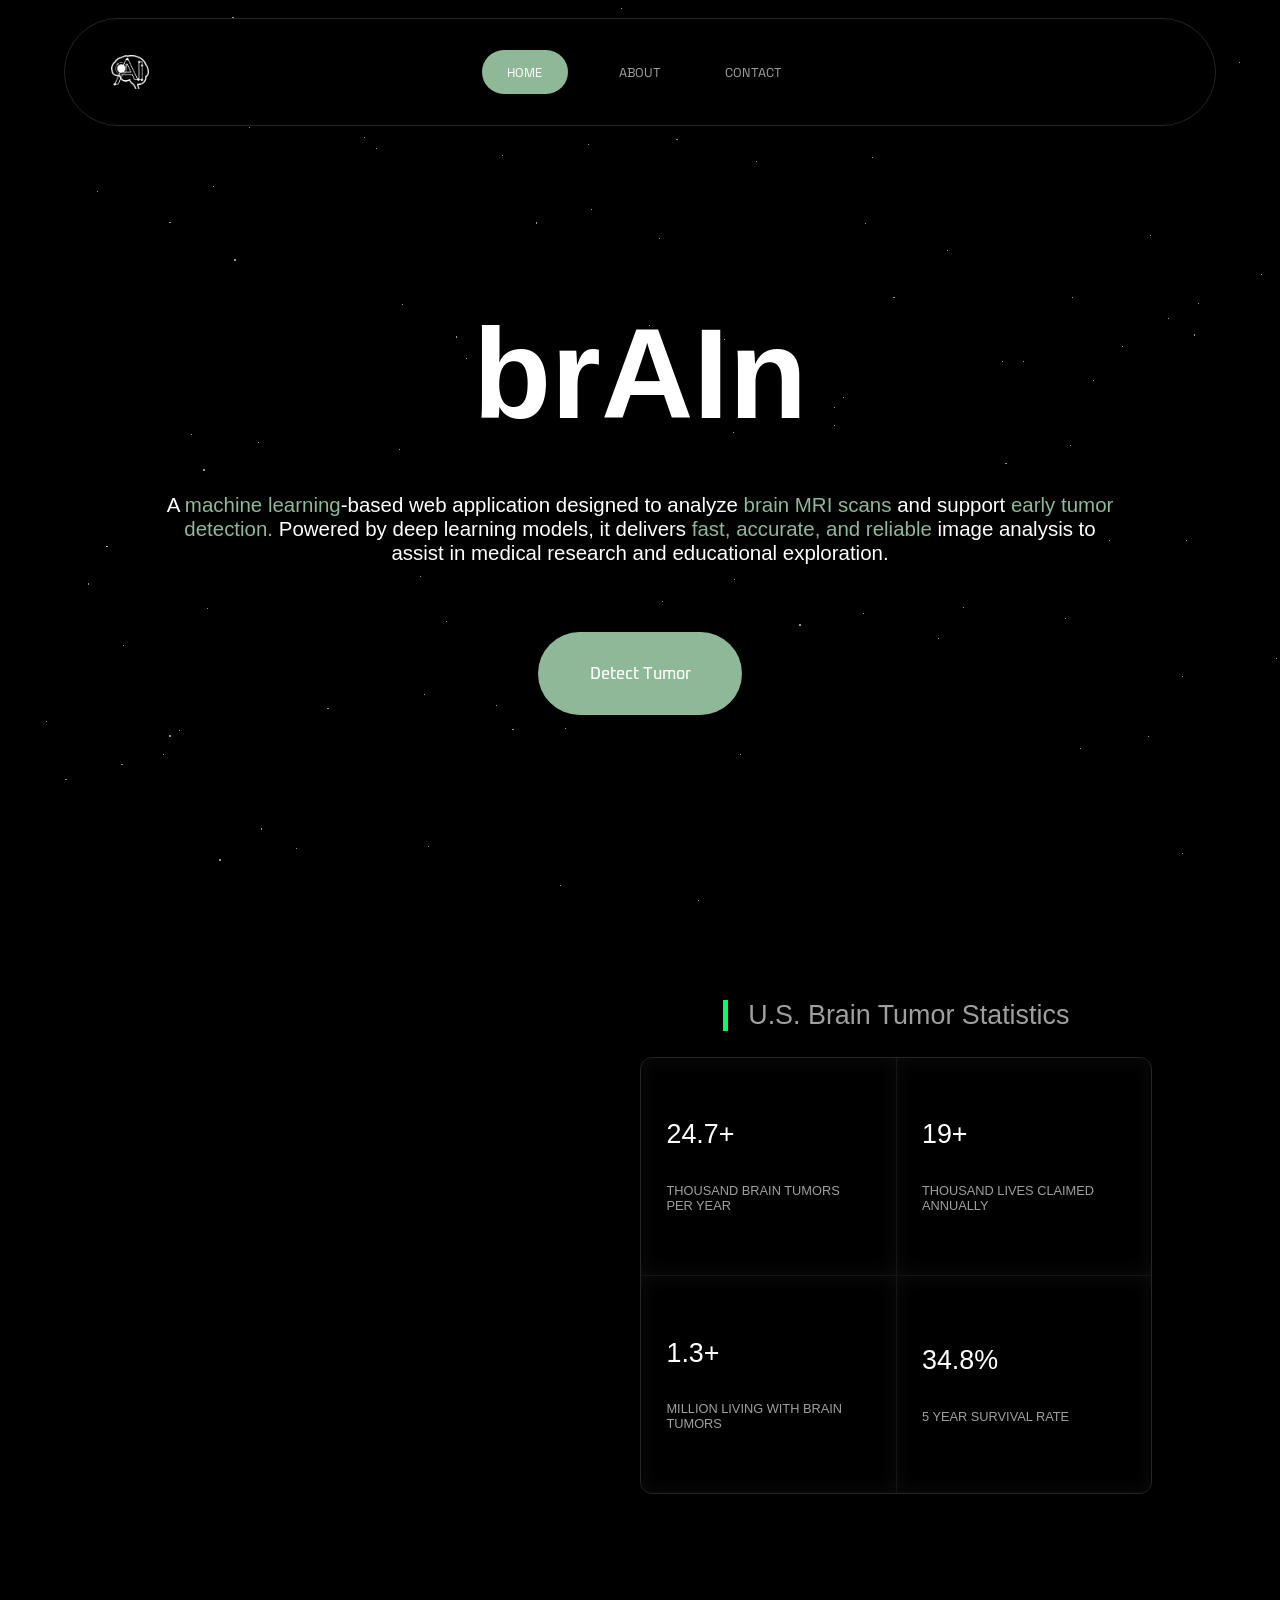
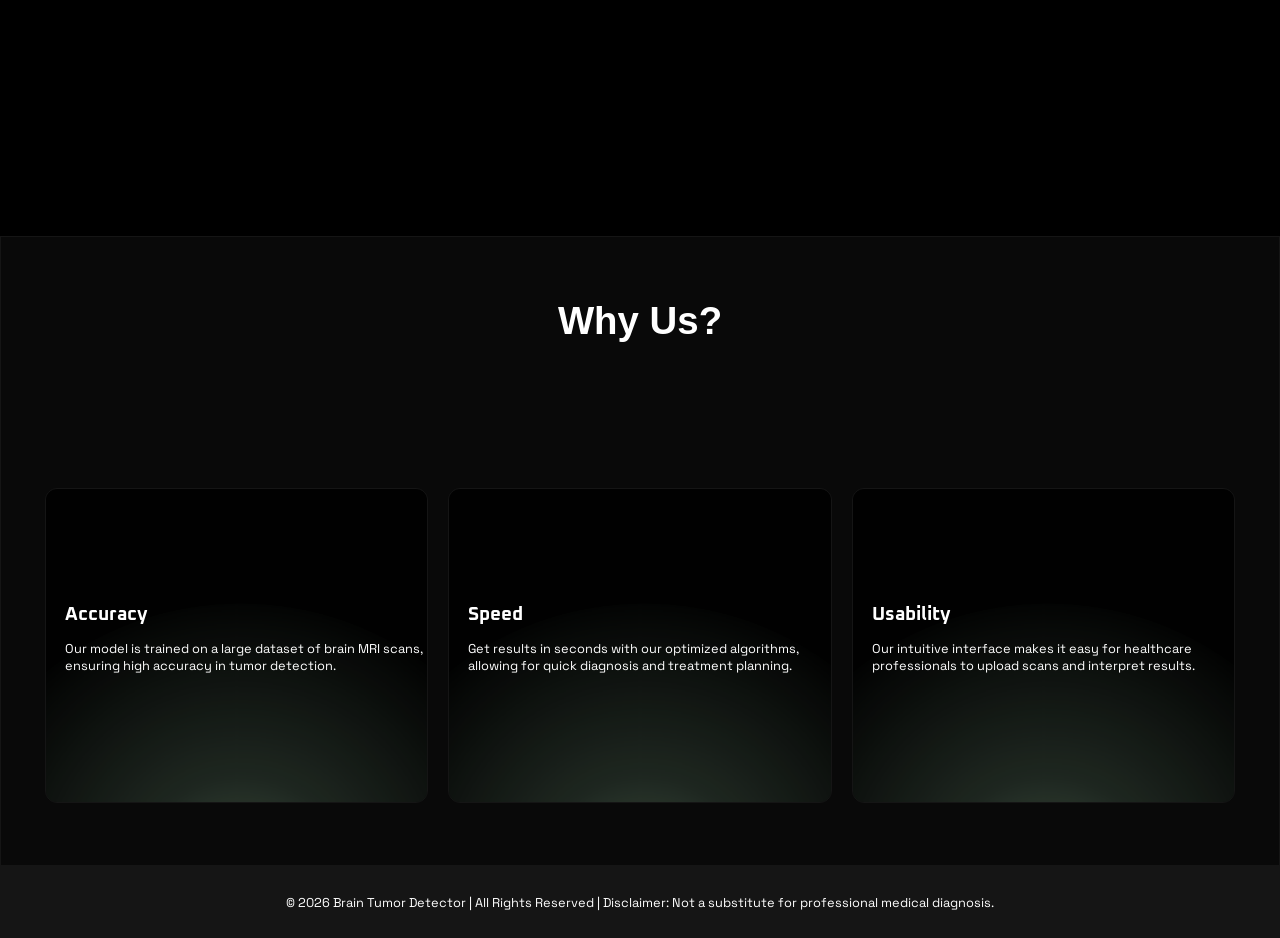
==== commit 3ed34099: "remove duplicate" ====
--- a/index.html
+++ b/index.html
@@ -1,4 +1,3 @@
-
 <!DOCTYPE html>
 <html>
 <head>
@@ -47,7 +46,7 @@
     <div class="main-content">
         <div class="possible-line">
             <h1>brAIn</h1>
-            <!--<h2>Detecting brain tumors with precision, powered by AI</h2>-->
+            <!--<h2>Detecting brain tumors with precision, powered by A.I.</h2>-->
             <p>A <span style="color:var(--accent-color);">machine learning</span>-based web application designed to analyze 
                 <span style="color:var(--accent-color);">brain MRI scans</span> and support 
                 <span style="color:var(--accent-color);">early tumor detection.</span> Powered by deep learning models, it delivers 
@@ -170,4 +169,4 @@
         cards.forEach(card => {cardObserver.observe(card)});
     </script>
 </body>
-</html>+</html>
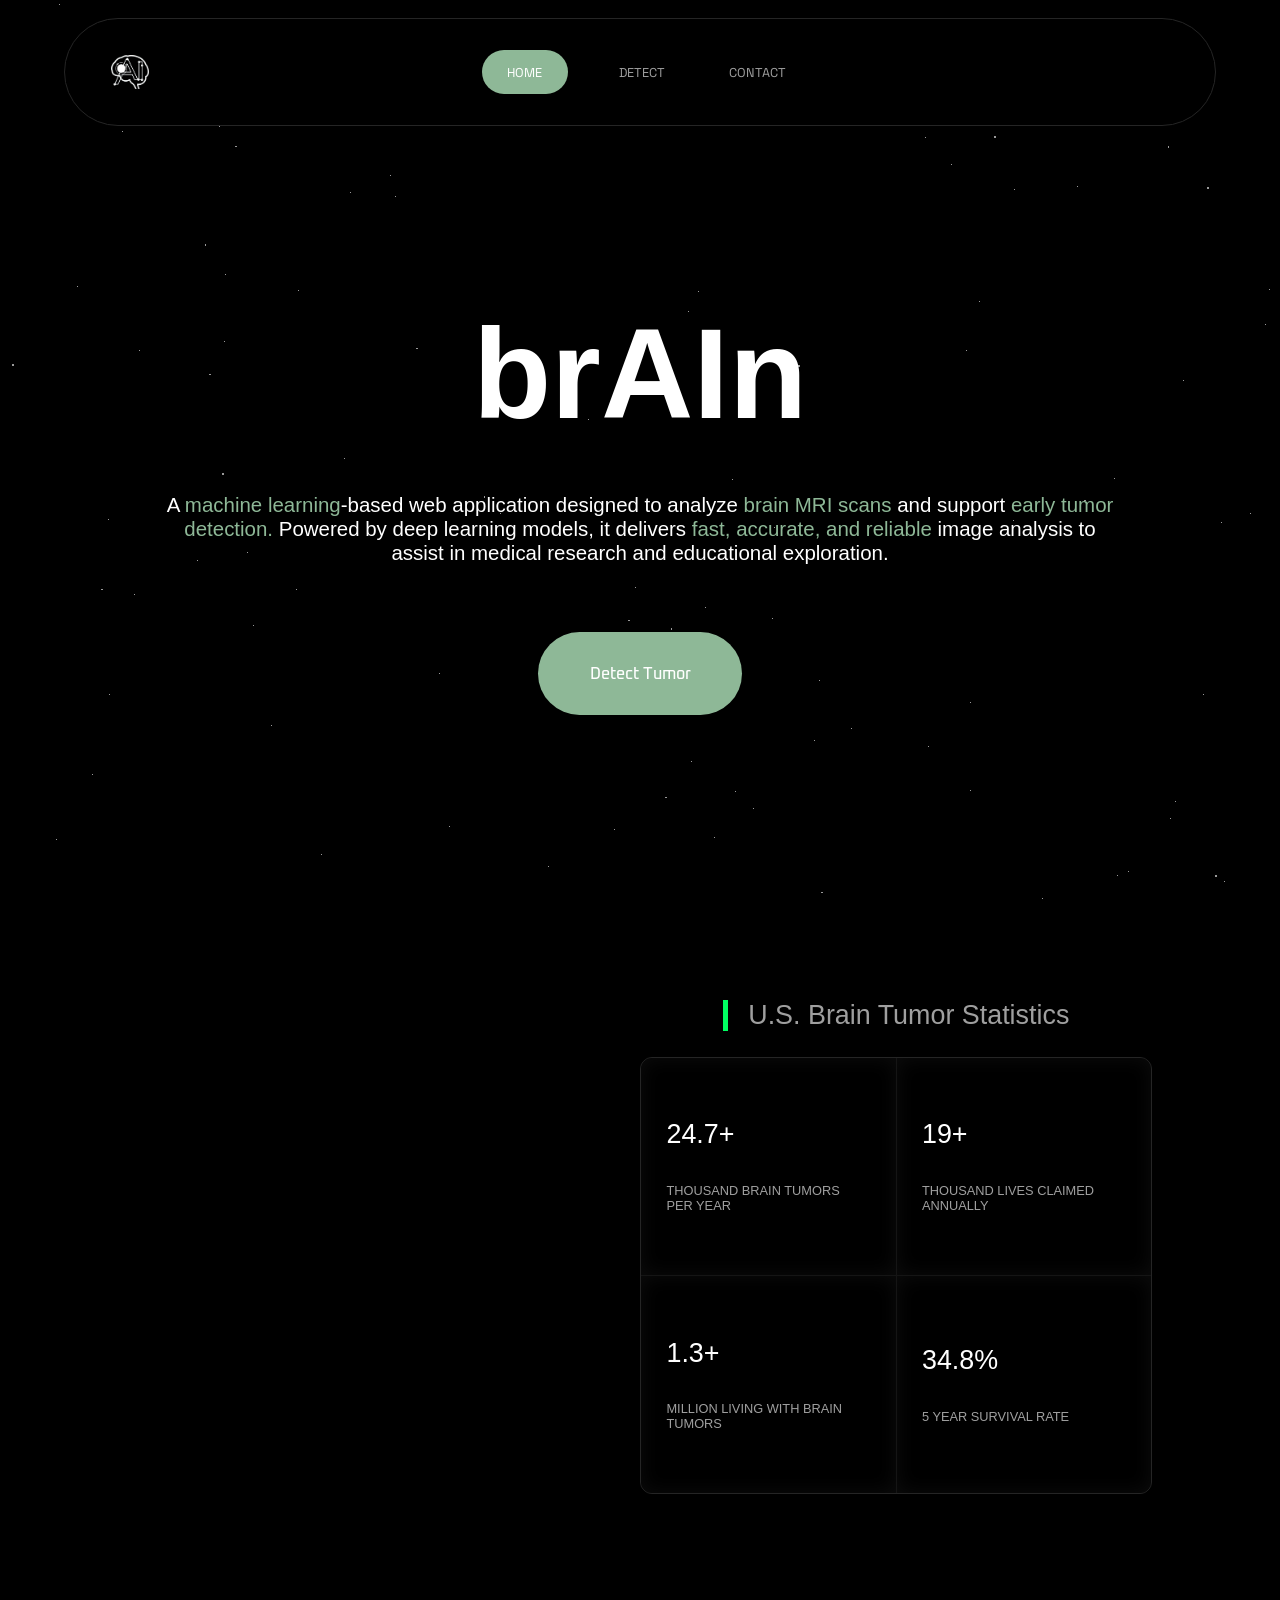
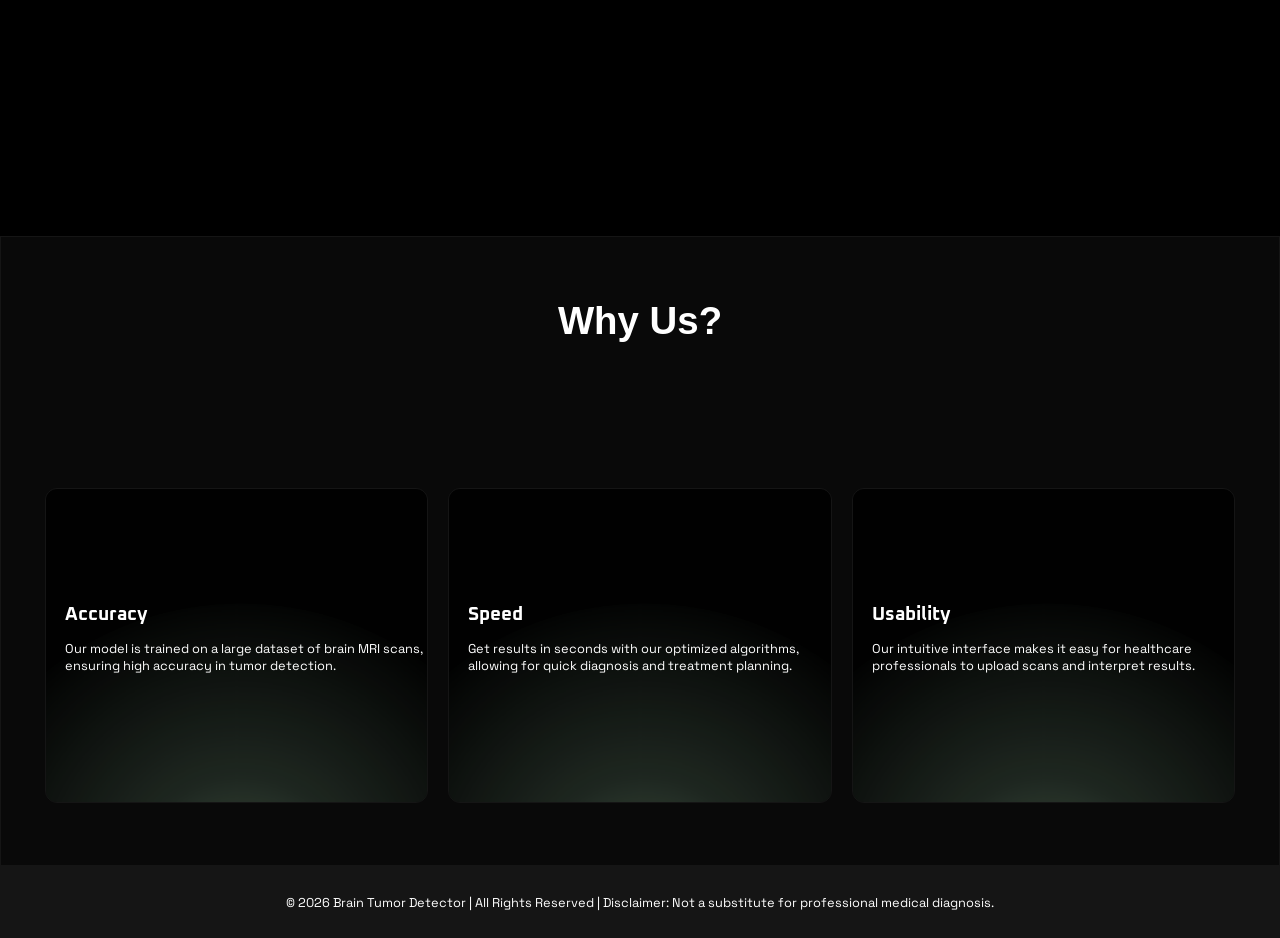
==== commit dc1b39c9: "detect.html" ====
--- a/index.html
+++ b/index.html
@@ -38,7 +38,7 @@
                 <!--<p>brA.I.nTD</p>-->
             </li>
             <li><a href="index.html" class="home-button">HOME</a></li>
-            <li><a href="about.html">ABOUT</a></li>
+            <li><a href="detect.html">DETECT</a></li>
             <li><a href="contact.html">CONTACT</a></li>
         </ul>
     </nav>
@@ -52,7 +52,7 @@
                 <span style="color:var(--accent-color);">early tumor detection.</span> Powered by deep learning models, it delivers 
                 <span style="color:var(--accent-color);">fast, accurate, and reliable</span> image analysis to assist in medical research and educational exploration.
             </p>
-            <button class="detect-button">Detect Tumor</button>
+            <a href="detect.html" class="detect-button">Detect Tumor</a>
         </div>
         <div class="sub-content">
             <video class="looped-video" autoplay loop muted>
@@ -150,6 +150,8 @@
             }, 1100);
          });
 
+
+
          // cards animation
         const cards = document.querySelectorAll(".card");
 
--- a/bodystyles.css
+++ b/bodystyles.css
@@ -1,7 +1,3 @@
-
-
-
-
 .main-content{
     margin:0;
     padding:0;
@@ -94,6 +90,7 @@
     font-size: clamp(8px, 1.3vw, 16px);
     font-weight: 500;
     font-family: "Oxanium", sans-serif;
+    text-decoration: none;
     z-index: 1;
     
 
